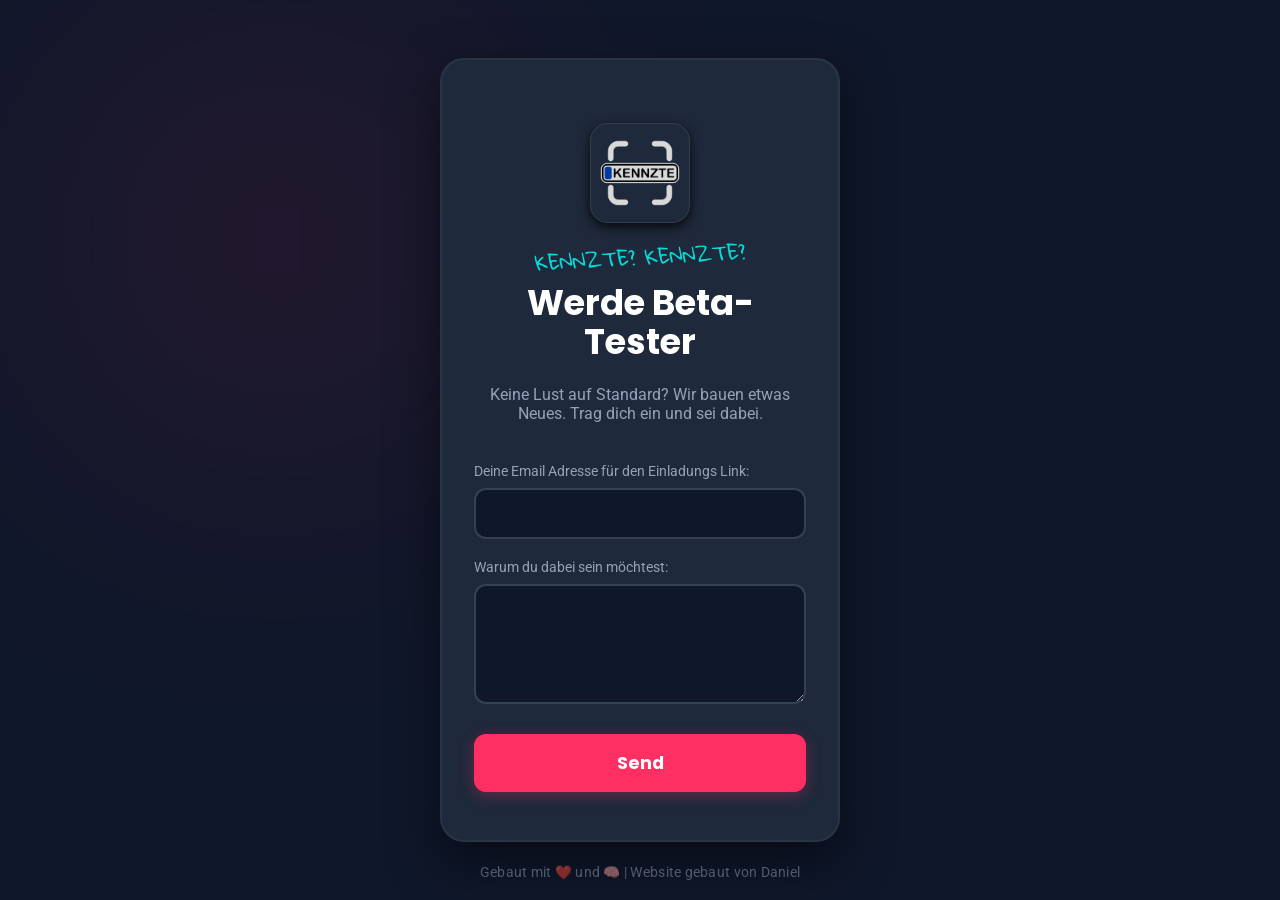
==== index.html @ 3b30a537 "Initial Commit - Erstes Landingpage Design" ====
<!DOCTYPE html>
<html lang="de">
<head>
    <meta charset="UTF-8">
    <meta name="viewport" content="width=device-width, initial-scale=1.0">
    <title>Beta Anmeldung | Dein Projektname</title>
    <link rel="stylesheet" href="style.css">
</head>
<body>
<main class="landing-card">
    <img src="assets/app-icon-clean.png" alt="App Icon" class="app-icon">
    <span class="badge">KENNZTE? KENNZTE?</span>
    <h1>Werde Beta-Tester</h1>
    <p>Keine Lust auf Standard? Wir bauen etwas Neues. Trag dich ein und sei dabei.</p>

    <form
            action="https://formspree.io/f/xdawjdea"
            method="POST"
    >
        <label>
            Deine Email Adresse für den Einladungs Link:
            <input type="email" name="email">
        </label>
        <label>
            Warum du dabei sein möchtest:
            <textarea name="message"></textarea>
        </label>
        <button type="submit">Send</button>
    </form>

    <div id="message" class="success-area hidden">
        Geil! Du bist auf der Liste. 🚀
    </div>
</main>
<footer>
    <p class="footer-text">Gebaut mit       ❤️     und    🧠   | Website gebaut von Daniel</p>
</footer>
<script src="script.js"></script>
</body>
</html>
---- style.css ----
/* Google Fonts Import */
@import url('https://fonts.googleapis.com/css2?family=Gloria+Hallelujah&family=Poppins:wght@700&family=Roboto:wght@400&display=swap');

:root {
    --bg-dark: #0f172a;        /* Tiefes Blau-Schwarz */
    --accent-pink: #ff2e63;    /* Knalliges Pink für Charakter */
    --accent-blue: #08d9d6;    /* Frisches Türkis/Blau */
    --card-bg: #1e293b;        /* Slate-Grey Card */
    --text-main: #f8fafc;
    --text-roboto: 'Roboto', sans-serif;
    --font-handwriting: 'Gloria Hallelujah', cursive;
    --font-poppins: 'Poppins', sans-serif;
}

* {
    margin: 0;
    padding: 0;
    box-sizing: border-box;
}

body {
    background-color: var(--bg-dark);
    font-family: var(--text-roboto);
    color: var(--text-main);
    display: flex;
    justify-content: center;
    align-items: center;
    min-height: 100vh;
    overflow: hidden;
}

/* Hintergrund-Effekt für mehr "Charakter" */
body::before {
    content: "";
    position: absolute;
    width: 300px;
    height: 300px;
    background: var(--accent-pink);
    filter: blur(150px);
    opacity: 0.2;
    top: 10%;
    left: 10%;
    z-index: -1;
}

.landing-card {
    background: var(--card-bg);
    padding: 3rem 2rem;
    border-radius: 24px;
    border: 2px solid rgba(255, 255, 255, 0.05);
    box-shadow: 0 20px 50px rgba(0,0,0,0.5);
    text-align: center;
    max-width: 400px;
    width: 100%;
}

/* Typografie */
.badge {
    font-family: var(--font-handwriting);
    color: var(--accent-blue);
    font-size: 1.2rem;
    display: block;
    margin-bottom: 0.5rem;
    transform: rotate(-3deg); /* Verspielter Look */
}

h1 {
    font-family: var(--font-poppins);
    font-weight: 700;
    font-size: 2.2rem;
    line-height: 1.1;
    margin-bottom: 1.5rem;
    color: #ffffff;
}

p {
    font-family: var(--text-roboto);
    color: #94a3b8;
    margin-bottom: 2.5rem;
    font-size: 1rem;
}

.app-icon {
    width: 100px;            /* Perfekte Größe für ein Card-Icon */
    height: 100px;
    display: block;         /* Zentrierung vorbereiten */
    margin: 15px auto 15px; /* 15px oben, auto (zentriert), 15px unten */
    border-radius: 18px;    /* Passend zum Apple/Android App-Icon Radius */
    box-shadow: 0 4px 12px rgba(0, 0, 0, 0.8); /* Subtiler Schatten für Tiefe */
    border: 1px solid rgba(255, 255, 255, 0.1);
    object-fit: cover;
}

/* Container für das Formular */
form {
    display: flex;
    flex-direction: column;
    gap: 20px; /* Sauberer Abstand zwischen den Feldern */
    text-align: left; /* Labels linksbündig für bessere Lesbarkeit */
}

/* Label-Styling (Die Texte über den Eingabefeldern) */
label {
    display: flex;
    flex-direction: column;
    gap: 8px;
    font-family: 'Roboto', sans-serif;
    font-size: 0.9rem;
    color: #94a3b8; /* Dezentes Grau wie im Footer */
}

/* Gemeinsames Styling für Input und Textarea */
input[type="email"],
textarea {
    background: #0f172a; /* Sehr dunkles Blau-Schwarz */
    border: 2px solid #334155;
    border-radius: 12px;
    padding: 14px;
    color: white;
    font-family: 'Roboto', sans-serif;
    font-size: 1rem;
    outline: none;
    transition: all 0.3s ease;
}

/* Fokus-Effekt (Wenn man reinklickt) */
input[type="email"]:focus,
textarea:focus {
    border-color: #08d9d6; /* Dein Türkis-Blau Akzent */
    box-shadow: 0 0 10px rgba(8, 217, 214, 0.2);
}

/* Spezifisches Styling für das Nachrichtenfeld */
textarea {
    min-height: 120px;
    resize: vertical; /* User kann Höhe anpassen, aber nicht Breite */
}

/* Button Styling (Behält deinen Charakter-Look) */
button[type="submit"] {
    margin-top: 10px;
    background: #ff2e63; /* Dein Pink-Akzent */
    color: white;
    font-family: 'Poppins', sans-serif;
    font-weight: 700;
    border: none;
    padding: 16px;
    border-radius: 12px;
    font-size: 1.1rem;
    cursor: pointer;
    transition: transform 0.2s, box-shadow 0.2s, background-color 0.3s;
    box-shadow: 0 4px 15px rgba(255, 46, 99, 0.3);
}

button[type="submit"]:hover {
    background-color: #ff4d7d;
    transform: translateY(-2px);
    box-shadow: 0 6px 20px rgba(255, 46, 99, 0.5);
}

button[type="submit"]:active {
    transform: translateY(0);
}

footer {
    position: fixed; /* Fixiert den Footer am unteren Bildschirmrand */
    bottom: 20px;
    width: 100%;
    text-align: center;
    left: 0;
}

.footer-text {
    font-family: var(--text-roboto);
    font-size: 0.85rem;
    color: rgba(148, 163, 184, 0.5); /* Sehr dezentes, transparentes Grau (Slate-400 mit 50% Deckkraft) */
    letter-spacing: 0.02em;
    margin: 0; /* Überschreibt das Margin des allgemeinen p-Tags */
}

/* Falls der Bildschirm sehr klein ist, schieben wir den Footer etwas weg vom Content */
@media (max-height: 500px) {
    footer {
        position: relative;
        margin-top: 40px;
        bottom: 10px;
    }
}

.hidden { display: none; }
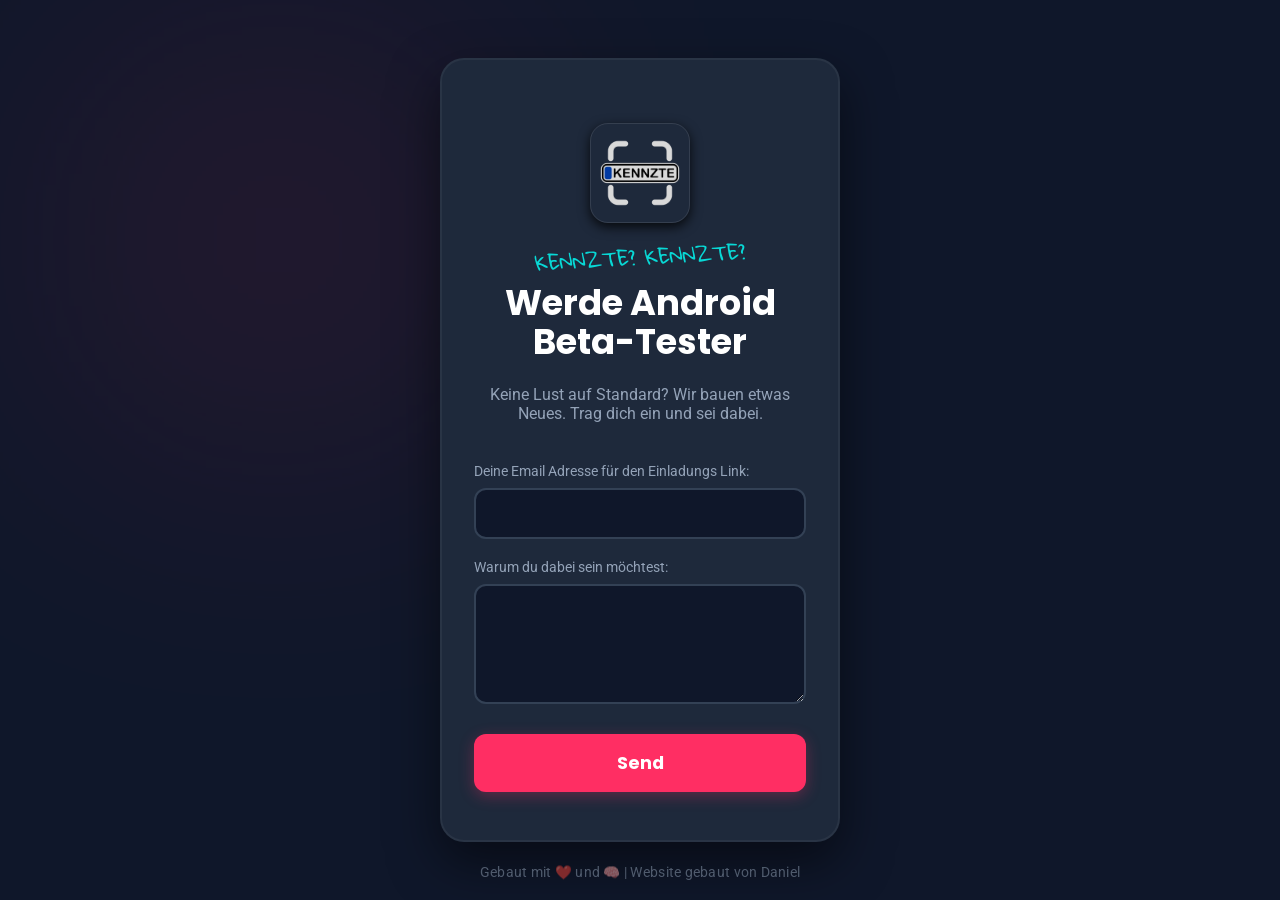
==== commit 5a13295f: "v0.1 - Android Tester Hinweis" ====
--- a/index.html
+++ b/index.html
@@ -10,7 +10,7 @@
 <main class="landing-card">
     <img src="assets/app-icon-clean.png" alt="App Icon" class="app-icon">
     <span class="badge">KENNZTE? KENNZTE?</span>
-    <h1>Werde Beta-Tester</h1>
+    <h1>Werde Android Beta-Tester</h1>
     <p>Keine Lust auf Standard? Wir bauen etwas Neues. Trag dich ein und sei dabei.</p>
 
     <form
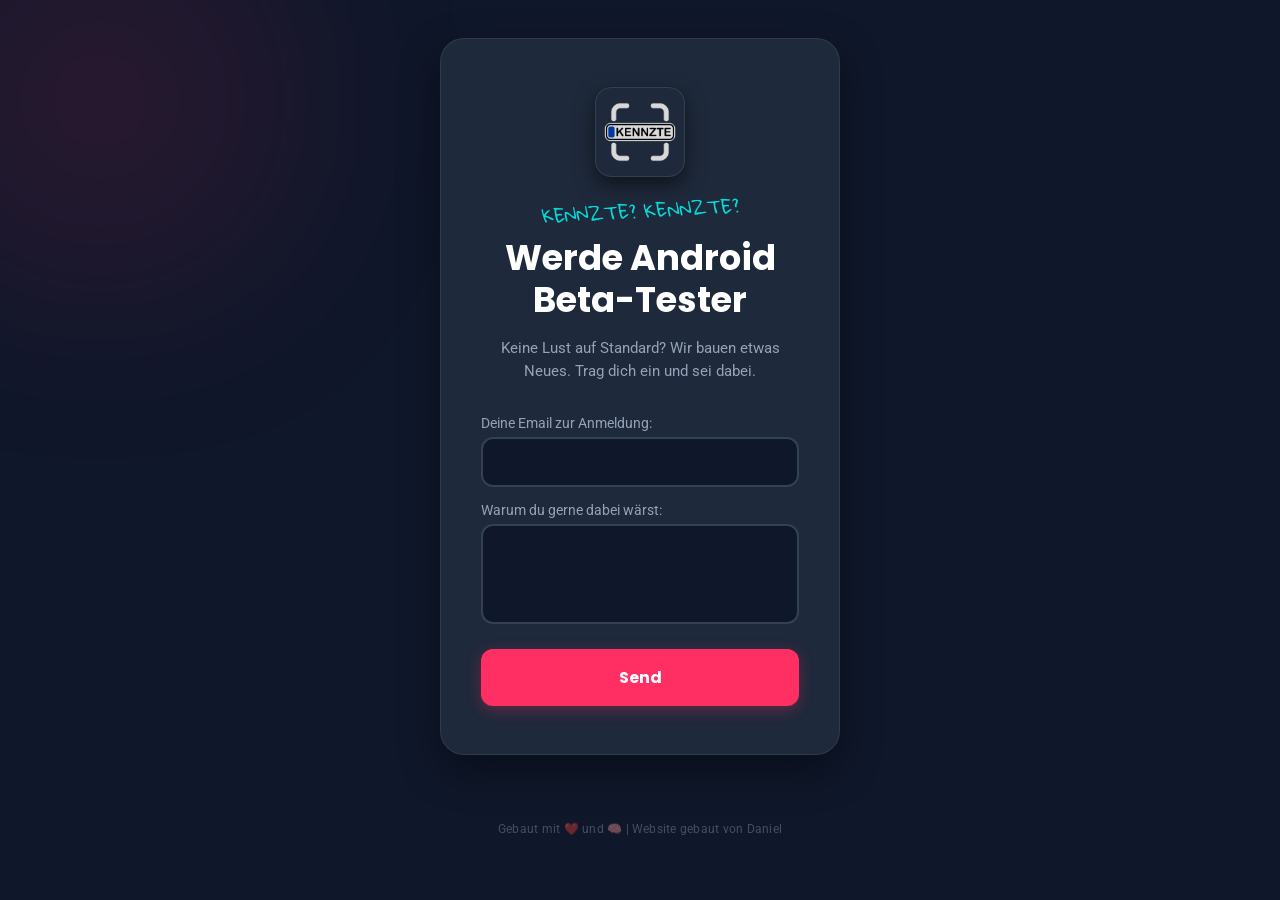
==== commit 167877d0: "v0.4 - fixed Eingabefeld Email" ====
--- a/index.html
+++ b/index.html
@@ -2,9 +2,13 @@
 <html lang="de">
 <head>
     <meta charset="UTF-8">
-    <meta name="viewport" content="width=device-width, initial-scale=1.0">
-    <title>Beta Anmeldung | Dein Projektname</title>
+    <meta name="viewport" content="width=device-width, initial-scale=1.0, maximum-scale=5.0">
+    <meta name="color-scheme" content="dark">
+    <title>Beta Anmeldung - KENNZTE App</title>
     <link rel="stylesheet" href="style.css">
+    <link rel="icon" type="image/png" href="assets/app-icon-clean.png" sizes="128x128">
+    <link rel="apple-touch-icon" href="assets/app-icon-clean.png">
+    <link rel="shortcut icon" href="assets/app-icon-clean.png">
 </head>
 <body>
 <main class="landing-card">
@@ -18,11 +22,11 @@
             method="POST"
     >
         <label>
-            Deine Email Adresse für den Einladungs Link:
+            Deine Email zur Anmeldung:
             <input type="email" name="email">
         </label>
         <label>
-            Warum du dabei sein möchtest:
+            Warum du gerne dabei wärst:
             <textarea name="message"></textarea>
         </label>
         <button type="submit">Send</button>
--- a/style.css
+++ b/style.css
@@ -3,7 +3,7 @@
 
 :root {
     --bg-dark: #0f172a;        /* Tiefes Blau-Schwarz */
-    --accent-pink: #ff2e63;    /* Knalliges Pink für Charakter */
+    --accent-pink: #ff2e63;    /* Knalliges Pink */
     --accent-blue: #08d9d6;    /* Frisches Türkis/Blau */
     --card-bg: #1e293b;        /* Slate-Grey Card */
     --text-main: #f8fafc;
@@ -18,172 +18,169 @@
     box-sizing: border-box;
 }
 
+/* --- BASIS LAYOUT (MOBILE FIRST) --- */
 body {
     background-color: var(--bg-dark);
     font-family: var(--text-roboto);
     color: var(--text-main);
     display: flex;
-    justify-content: center;
+    flex-direction: column;
     align-items: center;
     min-height: 100vh;
-    overflow: hidden;
+    padding: 20px 15px; /* Puffer für Mobile */
+    overflow-x: hidden;
+    overflow-y: auto;
+    -webkit-overflow-scrolling: touch;
 }
 
-/* Hintergrund-Effekt für mehr "Charakter" */
+/* Hintergrund-Effekt optimiert */
 body::before {
     content: "";
-    position: absolute;
+    position: fixed; /* Fixed damit es beim Scrollen bleibt */
     width: 300px;
     height: 300px;
     background: var(--accent-pink);
-    filter: blur(150px);
-    opacity: 0.2;
-    top: 10%;
-    left: 10%;
+    filter: blur(120px);
+    opacity: 0.15;
+    top: -50px;
+    left: -50px;
     z-index: -1;
 }
 
+/* --- DIE CARD (MOBILE FIRST) --- */
 .landing-card {
     background: var(--card-bg);
-    padding: 3rem 2rem;
+    padding: 2rem 1.5rem;
     border-radius: 24px;
-    border: 2px solid rgba(255, 255, 255, 0.05);
-    box-shadow: 0 20px 50px rgba(0,0,0,0.5);
+    border: 1px solid rgba(255, 255, 255, 0.08);
+    box-shadow: 0 15px 40px rgba(0,0,0,0.4);
     text-align: center;
-    max-width: 400px;
     width: 100%;
+    max-width: 360px; /* Perfekte Breite für S23 & Co */
+    margin: auto 0;   /* Zentriert vertikal wenn Platz da ist */
+    z-index: 1;
 }
 
-/* Typografie */
+/* --- KOMPONENTEN --- */
+.app-icon {
+    width: 70px; /* Etwas kleiner für Mobile */
+    height: 70px;
+    display: block;
+    margin: 0 auto 15px;
+    border-radius: 16px;
+    box-shadow: 0 8px 20px rgba(0, 0, 0, 0.5);
+    border: 1px solid rgba(255, 255, 255, 0.1);
+    object-fit: cover;
+}
+
 .badge {
     font-family: var(--font-handwriting);
     color: var(--accent-blue);
-    font-size: 1.2rem;
+    font-size: 1.1rem;
     display: block;
     margin-bottom: 0.5rem;
-    transform: rotate(-3deg); /* Verspielter Look */
+    transform: rotate(-3deg);
 }
 
 h1 {
     font-family: var(--font-poppins);
     font-weight: 700;
-    font-size: 2.2rem;
-    line-height: 1.1;
-    margin-bottom: 1.5rem;
+    font-size: 1.8rem; /* Kompakter für Mobile */
+    line-height: 1.2;
+    margin-bottom: 1rem;
     color: #ffffff;
 }
 
 p {
-    font-family: var(--text-roboto);
     color: #94a3b8;
-    margin-bottom: 2.5rem;
-    font-size: 1rem;
+    margin-bottom: 2rem;
+    font-size: 0.95rem;
+    line-height: 1.5;
 }
 
-.app-icon {
-    width: 100px;            /* Perfekte Größe für ein Card-Icon */
-    height: 100px;
-    display: block;         /* Zentrierung vorbereiten */
-    margin: 15px auto 15px; /* 15px oben, auto (zentriert), 15px unten */
-    border-radius: 18px;    /* Passend zum Apple/Android App-Icon Radius */
-    box-shadow: 0 4px 12px rgba(0, 0, 0, 0.8); /* Subtiler Schatten für Tiefe */
-    border: 1px solid rgba(255, 255, 255, 0.1);
-    object-fit: cover;
-}
-
-/* Container für das Formular */
+/* --- FORMULAR --- */
 form {
     display: flex;
     flex-direction: column;
-    gap: 20px; /* Sauberer Abstand zwischen den Feldern */
-    text-align: left; /* Labels linksbündig für bessere Lesbarkeit */
+    gap: 15px;
+    text-align: left;
 }
 
-/* Label-Styling (Die Texte über den Eingabefeldern) */
 label {
     display: flex;
     flex-direction: column;
-    gap: 8px;
-    font-family: 'Roboto', sans-serif;
-    font-size: 0.9rem;
-    color: #94a3b8; /* Dezentes Grau wie im Footer */
+    gap: 6px;
+    font-size: 0.85rem;
+    color: #94a3b8;
 }
 
-/* Gemeinsames Styling für Input und Textarea */
 input[type="email"],
 textarea {
-    background: #0f172a; /* Sehr dunkles Blau-Schwarz */
+    background: #0f172a;
     border: 2px solid #334155;
     border-radius: 12px;
     padding: 14px;
     color: white;
-    font-family: 'Roboto', sans-serif;
-    font-size: 1rem;
+    font-size: 16px; /* Wichtig: Verhindert Auto-Zoom auf Mobile */
     outline: none;
-    transition: all 0.3s ease;
+    width: 100%;
+    transition: border-color 0.3s;
 }
 
-/* Fokus-Effekt (Wenn man reinklickt) */
 input[type="email"]:focus,
 textarea:focus {
-    border-color: #08d9d6; /* Dein Türkis-Blau Akzent */
-    box-shadow: 0 0 10px rgba(8, 217, 214, 0.2);
+    border-color: var(--accent-blue);
 }
 
-/* Spezifisches Styling für das Nachrichtenfeld */
 textarea {
-    min-height: 120px;
-    resize: vertical; /* User kann Höhe anpassen, aber nicht Breite */
+    min-height: 100px;
+    resize: none; /* Verhindert Layout-Bugs auf Mobile */
 }
 
-/* Button Styling (Behält deinen Charakter-Look) */
 button[type="submit"] {
     margin-top: 10px;
-    background: #ff2e63; /* Dein Pink-Akzent */
+    background: var(--accent-pink);
     color: white;
-    font-family: 'Poppins', sans-serif;
+    font-family: var(--font-poppins);
     font-weight: 700;
     border: none;
     padding: 16px;
     border-radius: 12px;
-    font-size: 1.1rem;
+    font-size: 1rem;
     cursor: pointer;
-    transition: transform 0.2s, box-shadow 0.2s, background-color 0.3s;
     box-shadow: 0 4px 15px rgba(255, 46, 99, 0.3);
+    -webkit-tap-highlight-color: transparent; /* Verhindert blauen Kasten beim Tippen */
 }
 
-button[type="submit"]:hover {
-    background-color: #ff4d7d;
-    transform: translateY(-2px);
-    box-shadow: 0 6px 20px rgba(255, 46, 99, 0.5);
-}
-
-button[type="submit"]:active {
-    transform: translateY(0);
-}
-
+/* --- FOOTER --- */
 footer {
-    position: fixed; /* Fixiert den Footer am unteren Bildschirmrand */
-    bottom: 20px;
     width: 100%;
     text-align: center;
-    left: 0;
+    padding: 30px 0 10px;
+    margin-top: auto; /* Schiebt ihn ans Ende des Inhalts */
 }
 
 .footer-text {
     font-family: var(--text-roboto);
-    font-size: 0.85rem;
-    color: rgba(148, 163, 184, 0.5); /* Sehr dezentes, transparentes Grau (Slate-400 mit 50% Deckkraft) */
+    font-size: 0.75rem;
+    color: rgba(148, 163, 184, 0.4);
     letter-spacing: 0.02em;
-    margin: 0; /* Überschreibt das Margin des allgemeinen p-Tags */
 }
 
-/* Falls der Bildschirm sehr klein ist, schieben wir den Footer etwas weg vom Content */
-@media (max-height: 500px) {
-    footer {
-        position: relative;
-        margin-top: 40px;
-        bottom: 10px;
+/* --- DESKTOP ANPASSUNGEN (SEKUNDÄR) --- */
+@media (min-width: 768px) {
+    .landing-card {
+        max-width: 400px;
+        padding: 3rem 2.5rem;
+    }
+
+    h1 {
+        font-size: 2.2rem;
+    }
+
+    .app-icon {
+        width: 90px;
+        height: 90px;
     }
 }
 
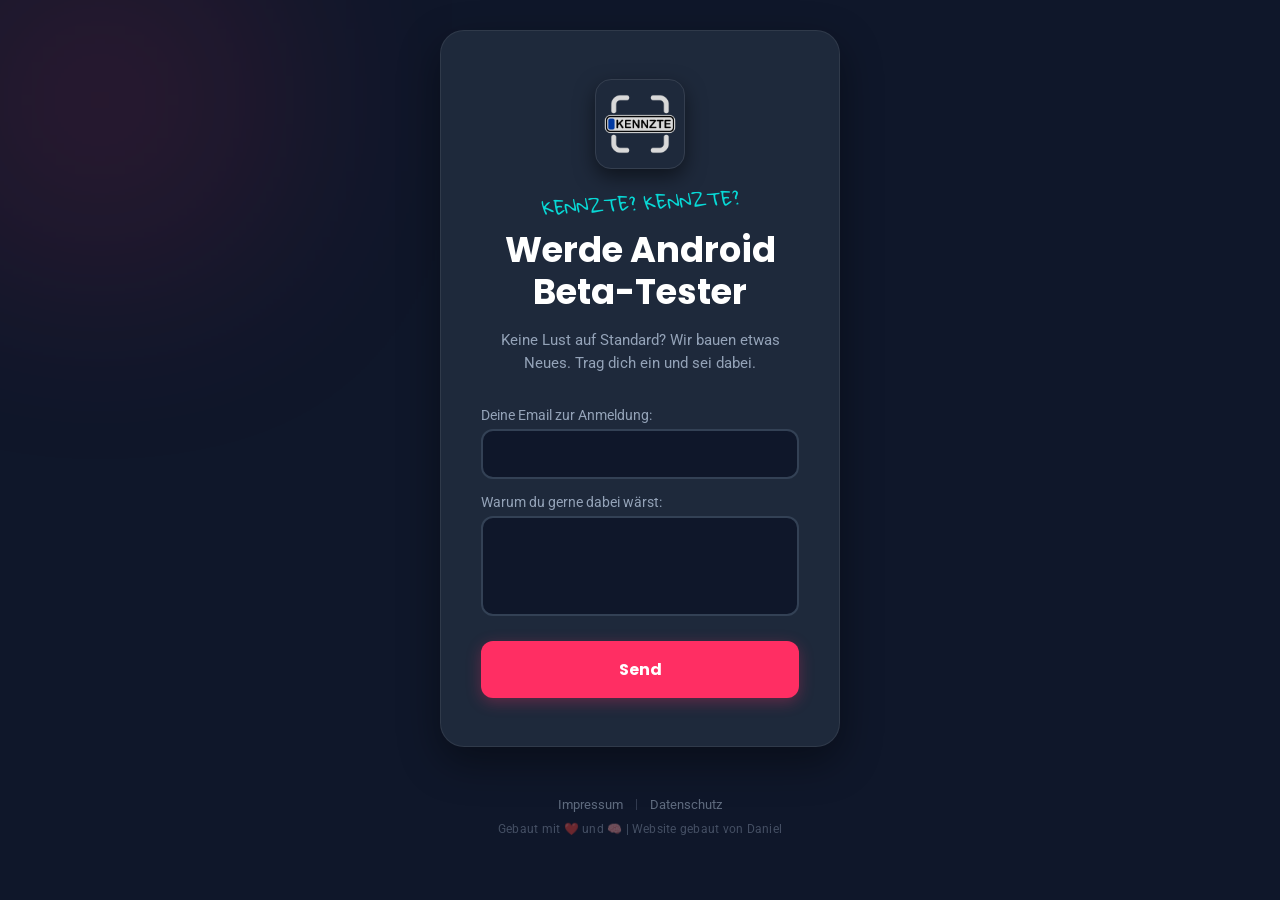
==== commit 4bcefe2b: "v0.5 - Impressum und Datenschutzerklärung" ====
--- a/index.html
+++ b/index.html
@@ -37,6 +37,11 @@
     </div>
 </main>
 <footer>
+    <div class="footer-links">
+        <a href="/imprint">Impressum</a>
+        <span class="footer-divider">|</span>
+        <a href="/privacy">Datenschutz</a>
+    </div>
     <p class="footer-text">Gebaut mit       ❤️     und    🧠   | Website gebaut von Daniel</p>
 </footer>
 <script src="script.js"></script>
--- a/style.css
+++ b/style.css
@@ -184,4 +184,109 @@
     }
 }
 
+/* --- FOOTER LINKS --- */
+.footer-links {
+    display: flex;
+    justify-content: center;
+    align-items: center;
+    gap: 12px;
+    margin-bottom: 8px;
+}
+
+.footer-links a {
+    font-family: var(--text-roboto);
+    font-size: 0.8rem;
+    color: rgba(148, 163, 184, 0.6);
+    text-decoration: none;
+    transition: color 0.3s;
+}
+
+.footer-links a:hover {
+    color: var(--accent-blue);
+}
+
+.footer-divider {
+    color: rgba(148, 163, 184, 0.3);
+    font-size: 0.75rem;
+}
+
+/* --- LEGAL PAGES --- */
+.legal-card {
+    text-align: left;
+    max-width: 600px;
+}
+
+.legal-card h1 {
+    text-align: center;
+    margin-bottom: 1.5rem;
+}
+
+.legal-content h2 {
+    font-family: var(--font-poppins);
+    font-size: 1rem;
+    color: var(--accent-blue);
+    margin-top: 1.5rem;
+    margin-bottom: 0.5rem;
+}
+
+.legal-content p {
+    font-size: 0.9rem;
+    color: #cbd5e1;
+    margin-bottom: 0.75rem;
+    line-height: 1.6;
+}
+
+.legal-content .legal-intro {
+    color: #94a3b8;
+    font-style: italic;
+    margin-bottom: 1.5rem;
+}
+
+.legal-content ul {
+    list-style: none;
+    padding: 0;
+    margin-bottom: 0.75rem;
+}
+
+.legal-content ul li {
+    font-size: 0.9rem;
+    color: #cbd5e1;
+    padding-left: 1.2rem;
+    position: relative;
+    margin-bottom: 0.4rem;
+    line-height: 1.6;
+}
+
+.legal-content ul li::before {
+    content: "•";
+    color: var(--accent-pink);
+    position: absolute;
+    left: 0;
+}
+
+.legal-content strong {
+    color: var(--text-main);
+}
+
+.back-link {
+    display: inline-block;
+    font-family: var(--text-roboto);
+    font-size: 0.85rem;
+    color: var(--accent-blue);
+    text-decoration: none;
+    margin-bottom: 1rem;
+    transition: opacity 0.3s;
+}
+
+.back-link:hover {
+    opacity: 0.7;
+}
+
+@media (min-width: 768px) {
+    .legal-card {
+        max-width: 600px;
+        padding: 3rem 2.5rem;
+    }
+}
+
 .hidden { display: none; }
